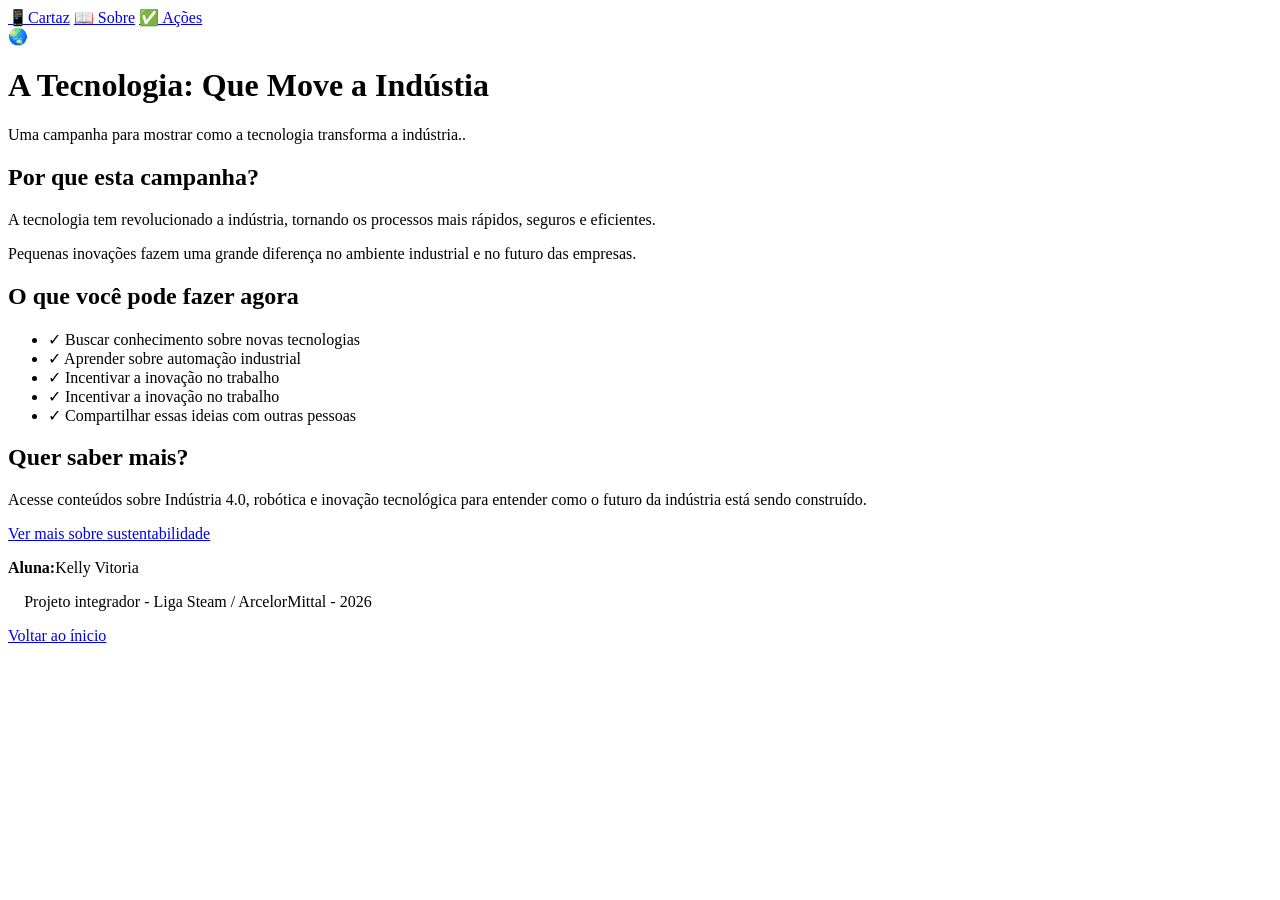
==== index.html @ bcdb0501 "primeiro commit" ====
<!DOCTYPE html>
<html lang="pt-br">
<head>
    <meta charset="UTF-8">
    <meta name="viewport" content="width=device-width, initial-scale=1.0">
    <title>Tecnologia no ambiente industrial</title>
    <link rel="icon" href="data:image/svg+xml,<svg xmlns='http://www.w3.org/2000/svg' viewBox='0 0 100 100'><text y='0.9em' font-size='90'>🌏</text></svg>">
    <link rel="stylesheet" href="/assets/css/style.css">
    <link rel="preconnect" href="https://fonts.googleapis.com">
    <link rel="preconnect" href="https://fonts.gstatic.com" crossorigin>
    <link href="https://fonts.googleapis.com/css2?family=Intel+One+Mono:ital,wght@0,300..700;1,300..700&family=Open+Sans:ital,wght@0,300..800;1,300..800&display=swap" rel="stylesheet">
</head>
<body>
    <header>
        <nav class="menu-navegacao">
            <a href="index.html" class="ativo">📱Cartaz</a>
            <a href="sobre.html">📖 Sobre</a>
            <a href="acoes.html">✅ Ações</a>
        </nav>
        <div class="emoji" role="img" aria-label="Globo terrestre">🌏</div>
        <h1>A Tecnologia: Que Move a Indústia</h1>
        <p> Uma campanha para mostrar como a tecnologia transforma a indústria..</p>
    </header>
    <main>
        <section>
                <h2>Por que esta campanha?</h2>
                <P>
                A tecnologia tem revolucionado a indústria, tornando os processos mais rápidos, seguros e eficientes.
                </P>
                <p>Pequenas inovações fazem uma grande diferença no ambiente industrial e no futuro das empresas.</p>
        </section>

        <section class="secao-cinza">
            <div class="container-central">
                <h2>O que você pode fazer agora</h2>
                <ul>
                    <li><span>&check;</span> Buscar conhecimento sobre novas tecnologias</li>
                    <li><span>&check;</span> Aprender sobre automação industrial</li>
                    <li ><span>&check;</span> Incentivar a inovação no trabalho</li>
                    <li ><span>&check;</span> Incentivar a inovação no trabalho</li>
                    <li ><span>&check;</span> Compartilhar essas ideias com outras pessoas</li>
                </ul>
            </div>
        </section>

        <section>
            <h2>Quer saber mais?</h2>
            <p>Acesse conteúdos sobre Indústria 4.0, robótica e inovação tecnológica para entender como o futuro da indústria está sendo construído.</p>
            <a href="https://brasil.un.org/pt-br/sdgs/12" target="_blank" class="botao">Ver mais sobre sustentabilidade</a>
        </section>
    </main>

    <footer>
        <p><strong>Aluna:</strong>Kelly Vitoria</p>
        <p><span style="color: white">&copy;</span> Projeto integrador - Liga Steam / ArcelorMittal - 2026
        </p>
        <a href="#" class="botao">Voltar ao ínicio</a>
    </footer>


</body>
</html>
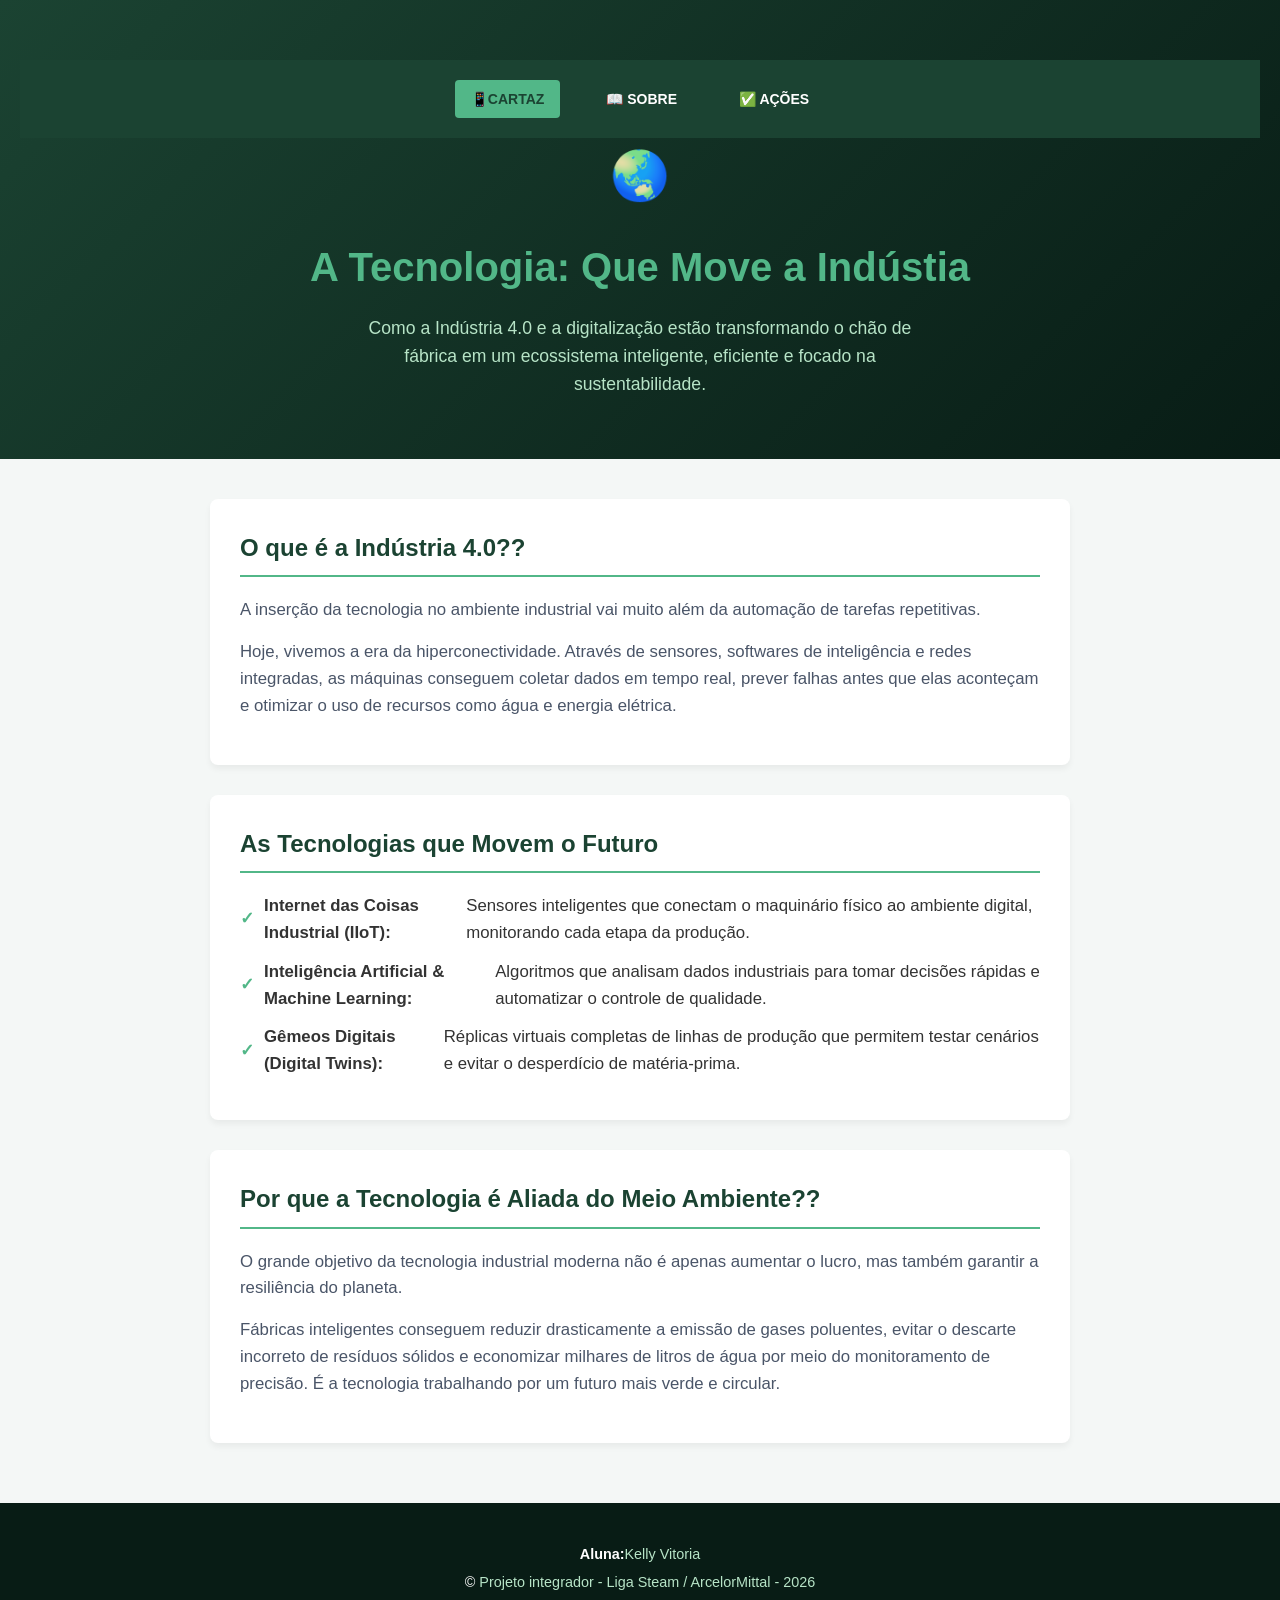
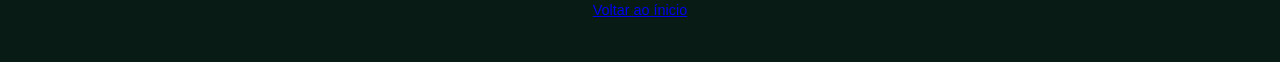
==== commit 65a860d4: "adicionei o js e o css" ====
--- a/index.html
+++ b/index.html
@@ -4,11 +4,7 @@
     <meta charset="UTF-8">
     <meta name="viewport" content="width=device-width, initial-scale=1.0">
     <title>Tecnologia no ambiente industrial</title>
-    <link rel="icon" href="data:image/svg+xml,<svg xmlns='http://www.w3.org/2000/svg' viewBox='0 0 100 100'><text y='0.9em' font-size='90'>🌏</text></svg>">
-    <link rel="stylesheet" href="/assets/css/style.css">
-    <link rel="preconnect" href="https://fonts.googleapis.com">
-    <link rel="preconnect" href="https://fonts.gstatic.com" crossorigin>
-    <link href="https://fonts.googleapis.com/css2?family=Intel+One+Mono:ital,wght@0,300..700;1,300..700&family=Open+Sans:ital,wght@0,300..800;1,300..800&display=swap" rel="stylesheet">
+    <link rel="stylesheet" href="/css/style.css">
 </head>
 <body>
     <header>
@@ -19,38 +15,36 @@
         </nav>
         <div class="emoji" role="img" aria-label="Globo terrestre">🌏</div>
         <h1>A Tecnologia: Que Move a Indústia</h1>
-        <p> Uma campanha para mostrar como a tecnologia transforma a indústria..</p>
+        <p>Como a Indústria 4.0 e a digitalização estão transformando o chão de fábrica em um ecossistema inteligente, eficiente e focado na sustentabilidade.</p>
     </header>
     <main>
         <section>
-                <h2>Por que esta campanha?</h2>
+                <h2>O que é a Indústria 4.0??</h2>
                 <P>
-                A tecnologia tem revolucionado a indústria, tornando os processos mais rápidos, seguros e eficientes.
-                </P>
-                <p>Pequenas inovações fazem uma grande diferença no ambiente industrial e no futuro das empresas.</p>
+                A inserção da tecnologia no ambiente industrial vai muito além da automação de tarefas repetitivas.
+                <p>Hoje, vivemos a era da hiperconectividade. Através de sensores, softwares de inteligência e redes integradas, as máquinas conseguem coletar dados em tempo real, prever falhas antes que elas aconteçam e otimizar o uso de recursos como água e energia elétrica.</p>
         </section>
 
         <section class="secao-cinza">
             <div class="container-central">
-                <h2>O que você pode fazer agora</h2>
+                <h2>As Tecnologias que Movem o Futuro</h2>
                 <ul>
-                    <li><span>&check;</span> Buscar conhecimento sobre novas tecnologias</li>
-                    <li><span>&check;</span> Aprender sobre automação industrial</li>
-                    <li ><span>&check;</span> Incentivar a inovação no trabalho</li>
-                    <li ><span>&check;</span> Incentivar a inovação no trabalho</li>
-                    <li ><span>&check;</span> Compartilhar essas ideias com outras pessoas</li>
+                    <li><span>&check;</span><strong>Internet das Coisas Industrial (IIoT):</strong>Sensores inteligentes que conectam o maquinário físico ao ambiente digital, monitorando cada etapa da produção.</li>
+                    <li><span>&check;</span><strong> Inteligência Artificial & Machine Learning:</strong>Algoritmos que analisam dados industriais para tomar decisões rápidas e automatizar o controle de qualidade.</li>
+                    <li ><span>&check;</span><strong>Gêmeos Digitais (Digital Twins):</strong>Réplicas virtuais completas de linhas de produção que permitem testar cenários e evitar o desperdício de matéria-prima.</li>
                 </ul>
             </div>
         </section>
 
         <section>
-            <h2>Quer saber mais?</h2>
-            <p>Acesse conteúdos sobre Indústria 4.0, robótica e inovação tecnológica para entender como o futuro da indústria está sendo construído.</p>
-            <a href="https://brasil.un.org/pt-br/sdgs/12" target="_blank" class="botao">Ver mais sobre sustentabilidade</a>
+            <h2>Por que a Tecnologia é Aliada do Meio Ambiente??</h2>
+            <p>O grande objetivo da tecnologia industrial moderna não é apenas aumentar o lucro, mas também garantir a resiliência do planeta.</p>
+            <p>Fábricas inteligentes conseguem reduzir drasticamente a emissão de gases poluentes, evitar o descarte incorreto de resíduos sólidos e economizar milhares de litros de água por meio do monitoramento de precisão. É a tecnologia trabalhando por um futuro mais verde e circular.</p>
         </section>
     </main>
 
     <footer>
+
         <p><strong>Aluna:</strong>Kelly Vitoria</p>
         <p><span style="color: white">&copy;</span> Projeto integrador - Liga Steam / ArcelorMittal - 2026
         </p>
--- a/css/style.css
+++ b/css/style.css
@@ -0,0 +1,208 @@
+/* --- CONFIGURAÇÕES GERAIS --- */
+* {
+    margin: 0;
+    padding: 0;
+    box-sizing: border-box;
+    font-family: 'Segoe UI', Tahoma, Geneva, Verdana, sans-serif;
+}
+
+body {
+    background-color: #f4f7f6;
+    color: #333;
+    line-height: 1.6;
+}
+
+/* --- MENU DE NAVEGAÇÃO --- */
+.menu-navegacao, .menu {
+    background-color: #1b4332; /* Verde escuro industrial */
+    padding: 20px;
+    display: flex;
+    justify-content: center;
+    gap: 30px;
+    position: sticky;
+    top: 0;
+    z-index: 1000;
+    transition: opacity 0.3s ease;
+}
+
+.menu-navegacao a, .menu a {
+    color: #fff;
+    text-decoration: none;
+    font-weight: 600;
+    text-transform: uppercase;
+    font-size: 14px;
+    padding: 8px 16px;
+    border-radius: 4px;
+    transition: all 0.3s ease;
+}
+
+.menu-navegacao a:hover, .menu a:hover {
+    background-color: #2d6a4f;
+    color: #d8f3dc;
+}
+
+.menu-navegacao a.ativo, .menu a.ativo {
+    background-color: #52b788; /* Verde destaque para a página ativa */
+    color: #1b4332;
+}
+
+/* --- CABEÇALHO (HEADER) --- */
+header {
+    background: linear-gradient(135deg, #1b4332 0%, #081c15 100%);
+    color: white;
+    text-align: center;
+    padding: 60px 20px;
+    margin-bottom: 40px;
+}
+
+header h1, header .tit {
+    font-size: 2.5rem;
+    margin-bottom: 15px;
+    color: #52b788;
+}
+
+header p {
+    font-size: 1.1rem;
+    max-width: 600px;
+    margin: 0 auto;
+    color: #b7e4c7;
+}
+
+.imagem, .emoji {
+    margin-bottom: 20px;
+    font-size: 3rem;
+}
+
+.imagem img {
+    max-width: 150px;
+    height: auto;
+}
+
+/* --- CONTEÚDO PRINCIPAL (MAIN & SECTIONS) --- */
+main {
+    max-width: 900px;
+    margin: 0 auto;
+    padding: 0 20px;
+}
+
+section {
+    background-color: white;
+    padding: 30px;
+    margin-bottom: 30px;
+    border-radius: 8px;
+    box-shadow: 0 4px 6px rgba(0, 0, 0, 0.05);
+}
+
+section h2 {
+    color: #1b4332;
+    margin-bottom: 20px;
+    border-bottom: 2px solid #52b788;
+    padding-bottom: 8px;
+}
+
+section p {
+    font-size: 1.05rem;
+    color: #4a5568;
+    margin-bottom: 15px;
+}
+
+/* --- ESTILO DAS LISTAS (VALORES NA PÁGINA SOBRE) --- */
+ul {
+    list-style: none;
+    padding-left: 0;
+}
+
+ul li {
+    margin-bottom: 12px;
+    font-size: 1.05rem;
+    display: flex;
+    align-items: center;
+    gap: 10px;
+}
+
+ul li span {
+    color: #52b788;
+    font-weight: bold;
+}
+
+/* --- INTERATIVIDADE: BOTÃO E ÁREA DA AÇÃO --- */
+#mostraAcao {
+    background-color: #e9f5ed;
+    border-left: 5px solid #52b788;
+    padding: 20px;
+    margin: 20px 0;
+    border-radius: 4px;
+    font-weight: 500;
+    min-height: 60px;
+    display: flex;
+    align-items: center;
+    transition: all 0.3s ease;
+}
+
+button {
+    background-color: #52b788;
+    color: #1b4332;
+    border: none;
+    padding: 12px 24px;
+    font-size: 1rem;
+    font-weight: bold;
+    border-radius: 4px;
+    cursor: pointer;
+    box-shadow: 0 2px 4px rgba(0,0,0,0.1);
+    transition: all 0.2s ease;
+}
+
+button:hover {
+    background-color: #40916c;
+    color: white;
+    transform: translateY(-2px);
+}
+
+button:active {
+    transform: translateY(0);
+}
+
+/* --- FORMULÁRIO --- */
+.formulario {
+    display: flex;
+    flex-direction: column;
+    gap: 15px;
+    margin-top: 15px;
+}
+
+.formulario label {
+    font-weight: 600;
+    color: #1b4332;
+}
+
+.formulario input[type="text"] {
+    padding: 12px;
+    border: 1px solid #ccc;
+    border-radius: 4px;
+    font-size: 1rem;
+    outline: none;
+    transition: border-color 0.3s;
+}
+
+.formulario input[type="text"]:focus {
+    border-color: #52b788;
+    box-shadow: 0 0 0 3px rgba(82, 183, 136, 0.2);
+}
+
+/* --- RODAPÉ (FOOTER) --- */
+footer {
+    text-align: center;
+    padding: 40px 20px;
+    margin-top: 60px;
+    background-color: #081c15;
+    color: #b7e4c7;
+    font-size: 0.9rem;
+}
+
+footer strong {
+    color: #fff;
+}
+
+footer p {
+    margin-bottom: 5px;
+}
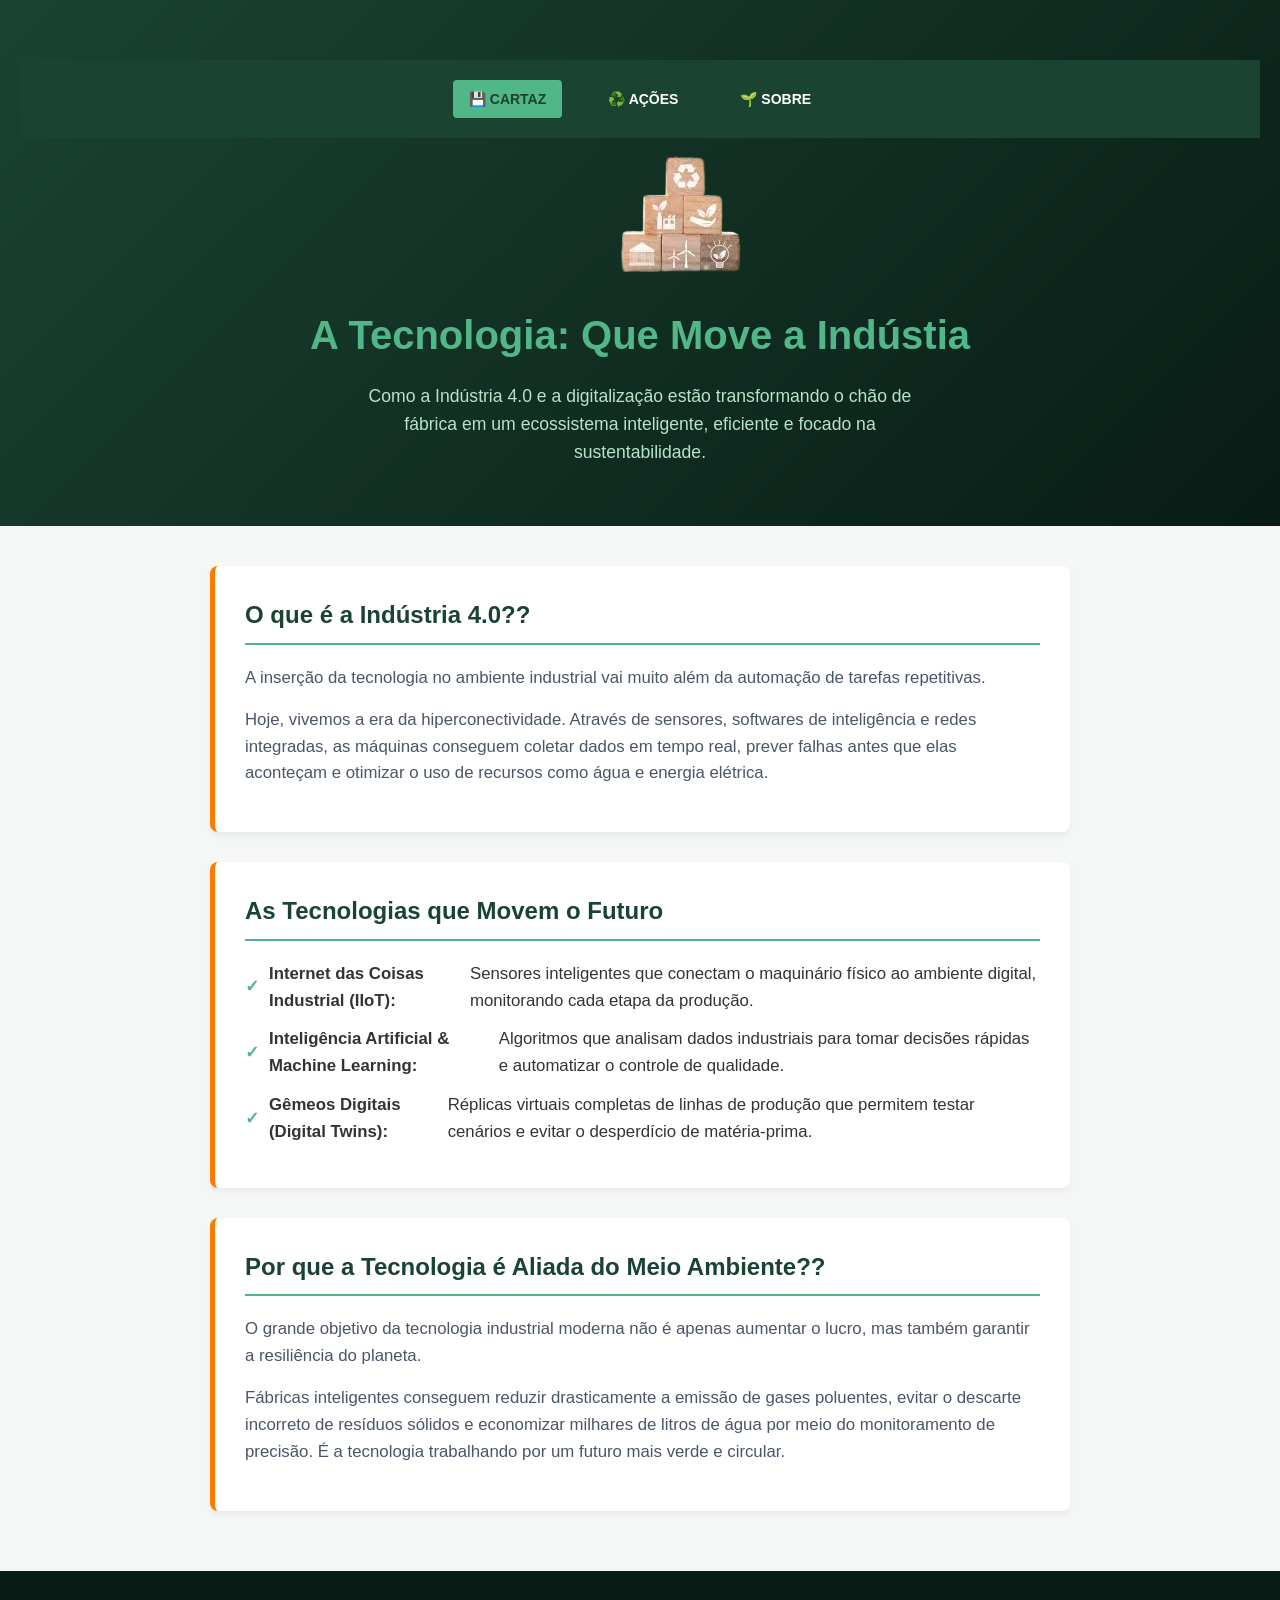
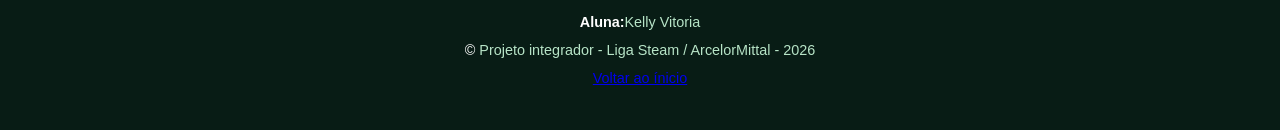
==== commit a984aed6: "adicionei a imagens e coloque pra roda" ====
--- a/index.html
+++ b/index.html
@@ -9,11 +9,13 @@
 <body>
     <header>
         <nav class="menu-navegacao">
-            <a href="index.html" class="ativo">📱Cartaz</a>
-            <a href="sobre.html">📖 Sobre</a>
-            <a href="acoes.html">✅ Ações</a>
+           <a href="index.html" class="ativo">💾 cartaz</a>
+            <a href="acoes.html">♻️ Ações</a>
+            <a href="sobre.html">🌱 Sobre</a>
         </nav>
-        <div class="emoji" role="img" aria-label="Globo terrestre">🌏</div>
+        <div class="img.index">
+            <img src="assets/images-removebg-preview.png" alt="">
+        </div>
         <h1>A Tecnologia: Que Move a Indústia</h1>
         <p>Como a Indústria 4.0 e a digitalização estão transformando o chão de fábrica em um ecossistema inteligente, eficiente e focado na sustentabilidade.</p>
     </header>
--- a/css/style.css
+++ b/css/style.css
@@ -14,7 +14,7 @@
 
 /* --- MENU DE NAVEGAÇÃO --- */
 .menu-navegacao, .menu {
-    background-color: #1b4332; /* Verde escuro industrial */
+    background-color: #1b4332; /* Verde escuro*/
     padding: 20px;
     display: flex;
     justify-content: center;
@@ -78,7 +78,6 @@
     height: auto;
 }
 
-/* --- CONTEÚDO PRINCIPAL (MAIN & SECTIONS) --- */
 main {
     max-width: 900px;
     margin: 0 auto;
@@ -86,6 +85,8 @@
 }
 
 section {
+    border-left: 5px solid #ff7b00;
+    padding-left: 15px;
     background-color: white;
     padding: 30px;
     margin-bottom: 30px;
@@ -105,8 +106,6 @@
     color: #4a5568;
     margin-bottom: 15px;
 }
-
-/* --- ESTILO DAS LISTAS (VALORES NA PÁGINA SOBRE) --- */
 ul {
     list-style: none;
     padding-left: 0;
@@ -124,8 +123,6 @@
     color: #52b788;
     font-weight: bold;
 }
-
-/* --- INTERATIVIDADE: BOTÃO E ÁREA DA AÇÃO --- */
 #mostraAcao {
     background-color: #e9f5ed;
     border-left: 5px solid #52b788;
@@ -161,8 +158,6 @@
 button:active {
     transform: translateY(0);
 }
-
-/* --- FORMULÁRIO --- */
 .formulario {
     display: flex;
     flex-direction: column;
@@ -205,4 +200,31 @@
 
 footer p {
     margin-bottom: 5px;
+}
+/* Configura o movimento de rotação (360 graus) */
+@keyframes girar {
+    from {
+        transform: rotate(0deg);
+    }
+    to {
+        transform: rotate(360deg);
+    }
+}
+
+/* Classe que faz a imagem girar continuamente */
+.imagem-rodando {
+    animation: girar 15s linear infinite; /* 15s deixa o giro bem calmo e profissional */
+}
+
+/* Garante que a sua div centralize a imagem na tela */
+.img\.acoes {
+    display: flex;
+    justify-content: center;
+    margin: 20px 0;
+}
+
+.img\.acoes img {
+    max-width: 100%;
+    width: 250px; /* Tamanho excelente para imagens no cabeçalho */
+    height: auto;
 }
